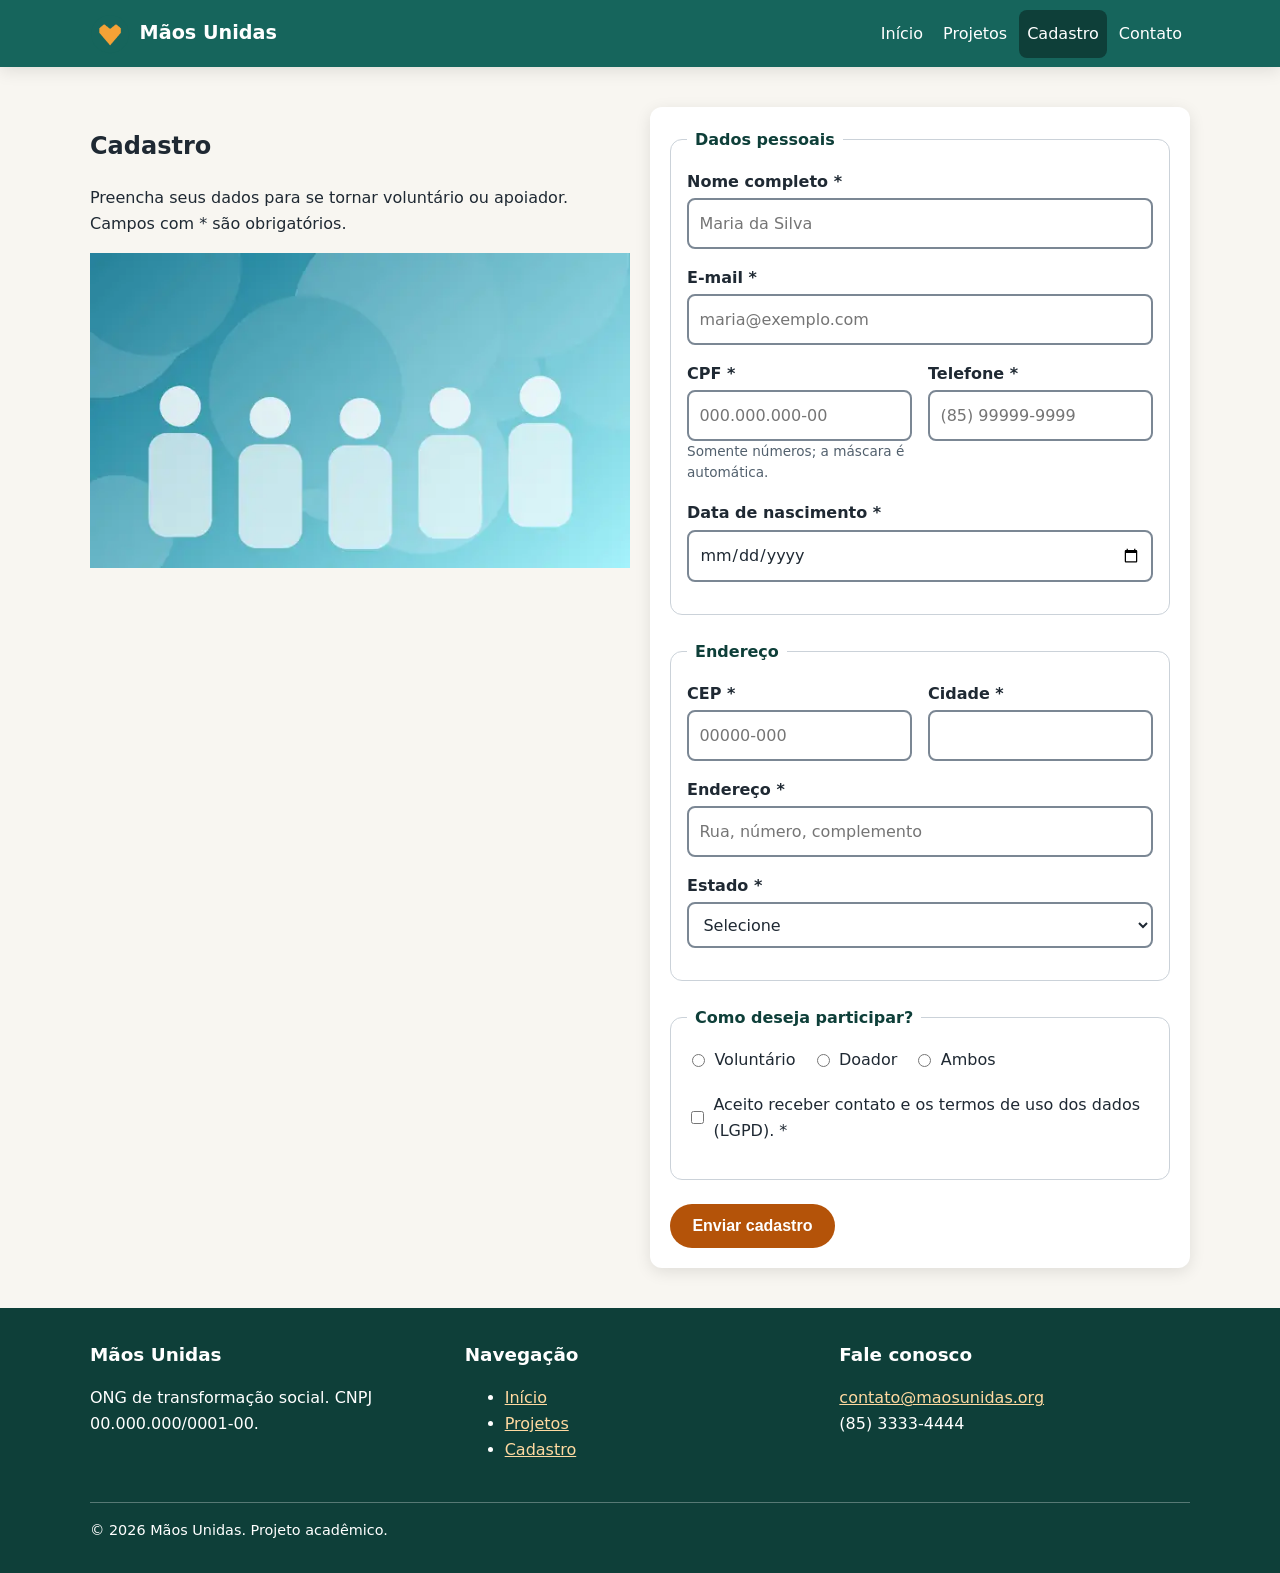
==== cadastro.html @ 979a729d "Plataforma web Mãos Unidas: index, projetos e cadastro" ====
<!DOCTYPE html>
<html lang="pt-BR">
<head>
  <meta charset="utf-8">
  <meta name="viewport" content="width=device-width, initial-scale=1">
  <title>Cadastro de voluntários e apoiadores – Mãos Unidas</title>
  <meta name="description" content="Cadastre-se como voluntário ou apoiador da ONG Mãos Unidas.">
  <link rel="icon" type="image/png" href="img/favicon.png">
  <link rel="stylesheet" href="css/style.css">
  <script src="js/main.js" defer></script>
</head>
<body>
  <a class="skip-link" href="#conteudo">Ir para o conteúdo</a>
  <header class="site-header">
    <div class="container header-inner">
      <a class="brand" href="index.html"><img src="img/logo.png" alt="" width="40" height="40">Mãos Unidas</a>
      <button class="menu-toggle" aria-expanded="false" aria-controls="menu">Menu</button>
      <nav class="main-nav" id="menu" aria-label="Principal">
        <ul>
          <li><a href="index.html">Início</a></li>
          <li><a href="projetos.html">Projetos</a></li>
          <li><a href="cadastro.html" aria-current="page">Cadastro</a></li>
          <li><a href="index.html#contato">Contato</a></li>
        </ul>
      </nav>
    </div>
  </header>

  <main id="conteudo">
    <section aria-labelledby="titulo-cad">
      <div class="container grid grid-2">
        <div>
          <h1 id="titulo-cad">Cadastro</h1>
          <p>Preencha seus dados para se tornar voluntário ou apoiador. Campos com <span aria-hidden="true">*</span><span class="sr-only">asterisco</span> são obrigatórios.</p>
          <picture>
            <source srcset="img/cadastro-sm.webp" type="image/webp">
            <img src="img/cadastro-sm.jpg" width="600" height="350" alt="Ilustração em azul-turquesa representando o cadastro de novos membros">
          </picture>
        </div>

        <form id="form-cadastro" action="#" method="post">
          <fieldset>
            <legend>Dados pessoais</legend>
            <div class="campo">
              <label for="nome">Nome completo *</label>
              <input type="text" id="nome" name="nome" required minlength="5" maxlength="100" autocomplete="name" placeholder="Maria da Silva">
            </div>
            <div class="campo">
              <label for="email">E-mail *</label>
              <input type="email" id="email" name="email" required autocomplete="email" placeholder="maria@exemplo.com">
            </div>
            <div class="form-linha">
              <div class="campo">
                <label for="cpf">CPF *</label>
                <input type="text" id="cpf" name="cpf" data-mask="cpf" required inputmode="numeric" pattern="\d{3}\.\d{3}\.\d{3}-\d{2}" maxlength="14" placeholder="000.000.000-00" aria-describedby="dica-cpf">
                <span class="dica" id="dica-cpf">Somente números; a máscara é automática.</span>
              </div>
              <div class="campo">
                <label for="telefone">Telefone *</label>
                <input type="tel" id="telefone" name="telefone" data-mask="telefone" required autocomplete="tel" pattern="\(\d{2}\) \d{4,5}-\d{4}" maxlength="15" placeholder="(85) 99999-9999">
              </div>
            </div>
            <div class="campo">
              <label for="nascimento">Data de nascimento *</label>
              <input type="date" id="nascimento" name="nascimento" required min="1900-01-01" max="2010-12-31" autocomplete="bday">
            </div>
          </fieldset>

          <fieldset>
            <legend>Endereço</legend>
            <div class="form-linha">
              <div class="campo">
                <label for="cep">CEP *</label>
                <input type="text" id="cep" name="cep" data-mask="cep" required inputmode="numeric" pattern="\d{5}-\d{3}" maxlength="9" autocomplete="postal-code" placeholder="00000-000">
              </div>
              <div class="campo">
                <label for="cidade">Cidade *</label>
                <input type="text" id="cidade" name="cidade" required autocomplete="address-level2">
              </div>
            </div>
            <div class="campo">
              <label for="endereco">Endereço *</label>
              <input type="text" id="endereco" name="endereco" required autocomplete="street-address" placeholder="Rua, número, complemento">
            </div>
            <div class="campo">
              <label for="estado">Estado *</label>
              <select id="estado" name="estado" required autocomplete="address-level1">
                <option value="">Selecione</option>
                <option>AC</option><option>AL</option><option>AP</option><option>AM</option><option>BA</option>
                <option>CE</option><option>DF</option><option>ES</option><option>GO</option><option>MA</option>
                <option>MT</option><option>MS</option><option>MG</option><option>PA</option><option>PB</option>
                <option>PR</option><option>PE</option><option>PI</option><option>RJ</option><option>RN</option>
                <option>RS</option><option>RO</option><option>RR</option><option>SC</option><option>SP</option>
                <option>SE</option><option>TO</option>
              </select>
            </div>
          </fieldset>

          <fieldset>
            <legend>Como deseja participar?</legend>
            <div class="radio-grupo">
              <label><input type="radio" name="perfil" value="voluntario" required> Voluntário</label>
              <label><input type="radio" name="perfil" value="doador"> Doador</label>
              <label><input type="radio" name="perfil" value="ambos"> Ambos</label>
            </div>
            <div class="check">
              <p><label><input type="checkbox" name="termos" required> Aceito receber contato e os termos de uso dos dados (LGPD). *</label></p>
            </div>
          </fieldset>

          <button class="btn" type="submit">Enviar cadastro</button>
          <div id="mensagem-sucesso" role="status" tabindex="-1" hidden>Cadastro enviado com sucesso! Entraremos em contato em breve.</div>
        </form>
      </div>
    </section>
  </main>

  <footer class="site-footer">
    <div class="container">
      <div class="footer-grid">
        <div><h2>Mãos Unidas</h2><p>ONG de transformação social. CNPJ 00.000.000/0001-00.</p></div>
        <nav aria-label="Rodapé"><h2>Navegação</h2><ul><li><a href="index.html">Início</a></li><li><a href="projetos.html">Projetos</a></li><li><a href="cadastro.html">Cadastro</a></li></ul></nav>
        <div><h2>Fale conosco</h2><p><a href="mailto:contato@maosunidas.org">contato@maosunidas.org</a><br>(85) 3333-4444</p></div>
      </div>
      <p class="copy">&copy; 2026 Mãos Unidas. Projeto acadêmico.</p>
    </div>
  </footer>
</body>
</html>
---- css/style.css ----
/* Sistema de design - Mãos Unidas | mobile-first */
:root {
  --verde: #16655c;
  --verde-esc: #0e3f39;
  --laranja: #b45309;
  --laranja-cl: #f4a236;
  --fundo: #f8f6f1;
  --texto: #1f2933;
  --branco: #fff;
  --borda: #cbd2d9;
  --erro: #b42318;
  --ok: #157347;
  --raio: 12px;
  --sombra: 0 4px 16px rgba(0, 0, 0, .1);
}
*, *::before, *::after { box-sizing: border-box; }
html { scroll-behavior: smooth; }
body { margin: 0; font-family: system-ui, -apple-system, "Segoe UI", Roboto, Arial, sans-serif; line-height: 1.6; color: var(--texto); background: var(--fundo); }
img, picture { max-width: 100%; height: auto; display: block; }
a { color: var(--verde); }
a:hover { color: var(--laranja); }
:focus-visible { outline: 3px solid var(--laranja); outline-offset: 2px; }
.container { width: min(1100px, 100% - 2rem); margin-inline: auto; }
.skip-link { position: absolute; left: -999px; top: 0; background: var(--verde-esc); color: #fff; padding: .75rem 1rem; z-index: 100; }
.skip-link:focus { left: 0; color: #fff; }
.sr-only { position: absolute; width: 1px; height: 1px; overflow: hidden; clip: rect(0 0 0 0); white-space: nowrap; }

/* Cabeçalho e navegação */
.site-header { background: var(--verde); color: #fff; position: sticky; top: 0; z-index: 50; box-shadow: var(--sombra); }
.header-inner { display: flex; align-items: center; justify-content: space-between; padding: .6rem 0; flex-wrap: wrap; gap: .5rem; }
.brand { display: flex; align-items: center; gap: .6rem; color: #fff; text-decoration: none; font-weight: 700; font-size: 1.2rem; }
.brand img { width: 40px; height: 40px; }
.brand:hover { color: #fff; }
.menu-toggle { background: transparent; color: #fff; border: 2px solid #fff; border-radius: 8px; padding: .4rem .8rem; font-size: 1rem; cursor: pointer; }
.main-nav { width: 100%; display: none; }
.main-nav.aberto { display: block; }
.main-nav ul { list-style: none; margin: 0; padding: 0; display: flex; flex-direction: column; }
.main-nav a { display: block; padding: .7rem .5rem; color: #fff; text-decoration: none; border-radius: 8px; }
.main-nav a:hover, .main-nav a[aria-current="page"] { background: var(--verde-esc); color: #fff; }

/* Botões */
.btn { display: inline-block; background: var(--laranja); color: #fff; padding: .8rem 1.4rem; border-radius: 999px; border: 0; font-size: 1rem; font-weight: 700; text-decoration: none; cursor: pointer; }
.btn:hover { background: #8a3f04; color: #fff; }
.btn-sec { background: transparent; border: 2px solid currentColor; color: var(--verde); }
.btn-sec:hover { background: var(--verde); color: #fff; }

/* Hero */
.hero { background: var(--verde-esc); color: #fff; }
.hero-grid { display: grid; gap: 1.5rem; padding: 2rem 0; align-items: center; }
.hero h1 { font-size: 2rem; line-height: 1.2; margin: 0 0 1rem; }
.hero img { border-radius: var(--raio); }
.hero .btn-sec { color: #fff; }

/* Seções e cards */
section { padding: 2.5rem 0; }
h2 { color: var(--verde-esc); font-size: 1.6rem; margin-top: 0; }
h3 { color: var(--verde); margin-top: 0; }
.grid { display: grid; gap: 1.25rem; }
.card { background: var(--branco); border-radius: var(--raio); box-shadow: var(--sombra); overflow: hidden; }
.card-body { padding: 1.25rem; }
.card figure { margin: 0; }
.alt { background: #eaf2f0; }
.stat { text-align: center; }
.stat strong { display: block; font-size: 2.2rem; color: var(--laranja); }
.valores { list-style: none; padding: 0; display: grid; gap: 1rem; }
.valores li { background: #fff; border-left: 6px solid var(--laranja-cl); padding: 1rem; border-radius: 8px; }
.tag { display: inline-block; background: #e0f0ee; color: var(--verde-esc); padding: .1rem .6rem; border-radius: 999px; font-size: .85rem; font-weight: 600; }
progress { width: 100%; height: 1rem; accent-color: var(--laranja); }
table { width: 100%; border-collapse: collapse; background: #fff; }
caption { text-align: left; font-weight: 700; padding: .5rem 0; }
th, td { padding: .6rem; border: 1px solid var(--borda); text-align: left; }
th { background: var(--verde); color: #fff; }
.table-wrap { overflow-x: auto; }
address { font-style: normal; }

/* Formulário */
form { background: #fff; padding: 1.25rem; border-radius: var(--raio); box-shadow: var(--sombra); }
fieldset { border: 1px solid var(--borda); border-radius: var(--raio); margin: 0 0 1.5rem; padding: 1rem; }
legend { font-weight: 700; color: var(--verde-esc); padding: 0 .5rem; }
.campo { margin-bottom: 1rem; display: flex; flex-direction: column; }
label { font-weight: 600; margin-bottom: .25rem; }
input, select, textarea { font: inherit; padding: .65rem; border: 2px solid #7b8794; border-radius: 8px; background: #fff; color: var(--texto); }
input:user-invalid, select:user-invalid { border-color: var(--erro); }
input:user-valid { border-color: var(--ok); }
.dica { font-size: .85rem; color: #52606d; }
.erro-msg { color: var(--erro); font-size: .85rem; min-height: 1.1em; }
.radio-grupo { display: flex; flex-wrap: wrap; gap: 1rem; }
.radio-grupo label, .check label { font-weight: 400; display: inline-flex; gap: .4rem; align-items: center; }
#mensagem-sucesso { background: #e6f4ea; border: 2px solid var(--ok); padding: 1rem; border-radius: 8px; margin-top: 1rem; }

/* Rodapé */
.site-footer { background: var(--verde-esc); color: #fff; padding: 2rem 0 1rem; }
.site-footer a { color: #ffd9a0; }
.footer-grid { display: grid; gap: 1.5rem; }
.site-footer h2 { color: #fff; font-size: 1.15rem; }
.copy { border-top: 1px solid rgba(255,255,255,.3); margin-top: 1.5rem; padding-top: 1rem; font-size: .9rem; }

/* Tablet */
@media (min-width: 768px) {
  .menu-toggle { display: none; }
  .main-nav { display: block; width: auto; }
  .main-nav ul { flex-direction: row; gap: .25rem; }
  .hero-grid { grid-template-columns: 1fr 1fr; }
  .hero h1 { font-size: 2.6rem; }
  .grid-2, .grid-3 { grid-template-columns: repeat(2, 1fr); }
  .footer-grid { grid-template-columns: repeat(3, 1fr); }
  .form-linha { display: grid; grid-template-columns: 1fr 1fr; gap: 1rem; }
}
/* Desktop */
@media (min-width: 1024px) {
  .grid-3 { grid-template-columns: repeat(3, 1fr); }
  .grid-4 { grid-template-columns: repeat(4, 1fr); }
  .valores { grid-template-columns: repeat(3, 1fr); }
}
@media (prefers-reduced-motion: reduce) { html { scroll-behavior: auto; } }
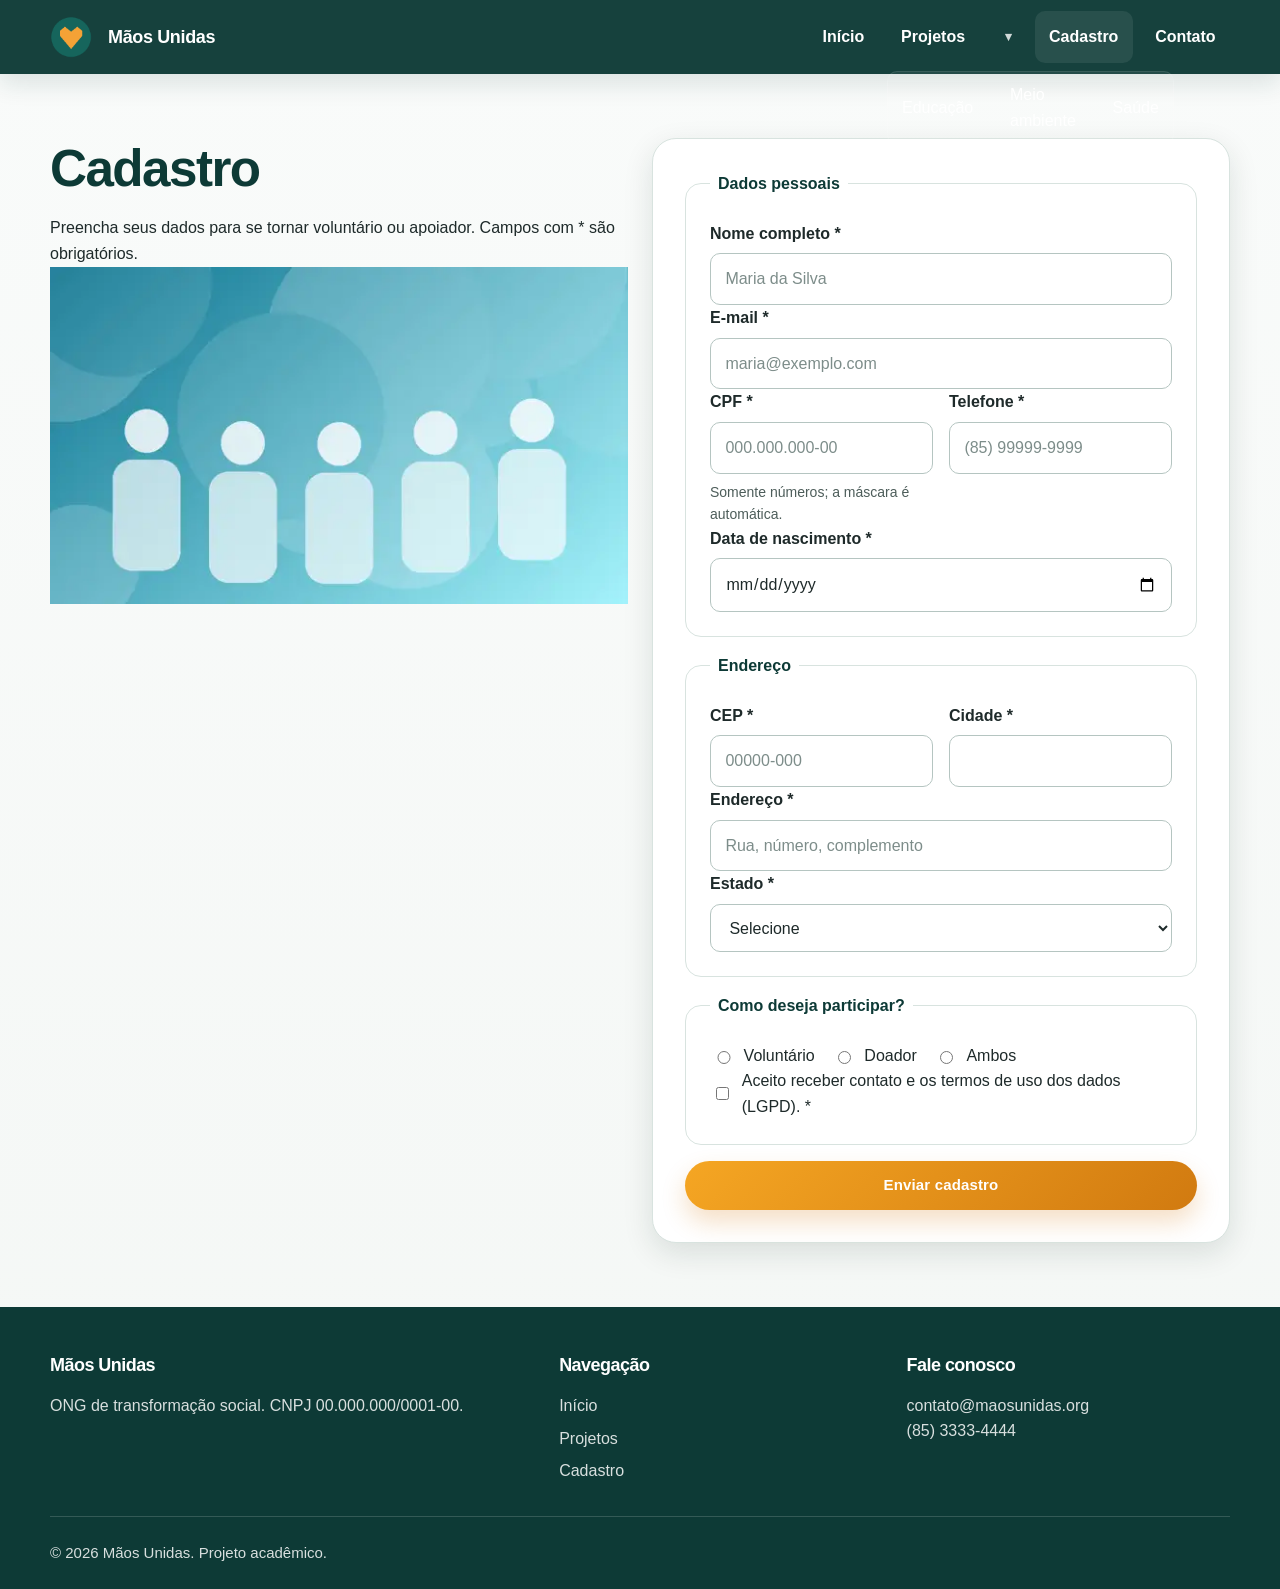
==== commit aa41f40d: "Moderniza layout da ONG Mãos Unidas" ====
--- a/cadastro.html
+++ b/cadastro.html
@@ -14,11 +14,18 @@
   <header class="site-header">
     <div class="container header-inner">
       <a class="brand" href="index.html"><img src="img/logo.png" alt="" width="40" height="40">Mãos Unidas</a>
-      <button class="menu-toggle" aria-expanded="false" aria-controls="menu">Menu</button>
+      <button class="menu-toggle" type="button" aria-expanded="false" aria-controls="menu">Menu</button>
       <nav class="main-nav" id="menu" aria-label="Principal">
         <ul>
           <li><a href="index.html">Início</a></li>
-          <li><a href="projetos.html">Projetos</a></li>
+          <li class="nav-dropdown">
+            <button class="dropdown-toggle" type="button" aria-expanded="false" aria-controls="submenu-projetos">Projetos</button>
+            <ul class="dropdown-menu" id="submenu-projetos">
+              <li><a href="projetos.html#educacao">Educação</a></li>
+              <li><a href="projetos.html#meio-ambiente">Meio ambiente</a></li>
+              <li><a href="projetos.html#saude">Saúde</a></li>
+            </ul>
+          </li>
           <li><a href="cadastro.html" aria-current="page">Cadastro</a></li>
           <li><a href="index.html#contato">Contato</a></li>
         </ul>
@@ -80,7 +87,7 @@
             </div>
             <div class="campo">
               <label for="endereco">Endereço *</label>
-              <input type="text" id="endereco" name="endereco" required autocomplete="street-address" placeholder="Rua, número, complemento">
+              <input type="text" id="endereco" name="endereco" required autocomplete="address-line1" placeholder="Rua, número, complemento">
             </div>
             <div class="campo">
               <label for="estado">Estado *</label>
@@ -109,7 +116,7 @@
           </fieldset>
 
           <button class="btn" type="submit">Enviar cadastro</button>
-          <div id="mensagem-sucesso" role="status" tabindex="-1" hidden>Cadastro enviado com sucesso! Entraremos em contato em breve.</div>
+          <div id="mensagem-sucesso" role="status" aria-live="polite" tabindex="-1" hidden>Cadastro enviado com sucesso! Entraremos em contato em breve.</div>
         </form>
       </div>
     </section>
--- a/css/style.css
+++ b/css/style.css
@@ -1,115 +1,5 @@
-/* Sistema de design - Mãos Unidas | mobile-first */
-:root {
-  --verde: #16655c;
-  --verde-esc: #0e3f39;
-  --laranja: #b45309;
-  --laranja-cl: #f4a236;
-  --fundo: #f8f6f1;
-  --texto: #1f2933;
-  --branco: #fff;
-  --borda: #cbd2d9;
-  --erro: #b42318;
-  --ok: #157347;
-  --raio: 12px;
-  --sombra: 0 4px 16px rgba(0, 0, 0, .1);
-}
-*, *::before, *::after { box-sizing: border-box; }
-html { scroll-behavior: smooth; }
-body { margin: 0; font-family: system-ui, -apple-system, "Segoe UI", Roboto, Arial, sans-serif; line-height: 1.6; color: var(--texto); background: var(--fundo); }
-img, picture { max-width: 100%; height: auto; display: block; }
-a { color: var(--verde); }
-a:hover { color: var(--laranja); }
-:focus-visible { outline: 3px solid var(--laranja); outline-offset: 2px; }
-.container { width: min(1100px, 100% - 2rem); margin-inline: auto; }
-.skip-link { position: absolute; left: -999px; top: 0; background: var(--verde-esc); color: #fff; padding: .75rem 1rem; z-index: 100; }
-.skip-link:focus { left: 0; color: #fff; }
-.sr-only { position: absolute; width: 1px; height: 1px; overflow: hidden; clip: rect(0 0 0 0); white-space: nowrap; }
-
-/* Cabeçalho e navegação */
-.site-header { background: var(--verde); color: #fff; position: sticky; top: 0; z-index: 50; box-shadow: var(--sombra); }
-.header-inner { display: flex; align-items: center; justify-content: space-between; padding: .6rem 0; flex-wrap: wrap; gap: .5rem; }
-.brand { display: flex; align-items: center; gap: .6rem; color: #fff; text-decoration: none; font-weight: 700; font-size: 1.2rem; }
-.brand img { width: 40px; height: 40px; }
-.brand:hover { color: #fff; }
-.menu-toggle { background: transparent; color: #fff; border: 2px solid #fff; border-radius: 8px; padding: .4rem .8rem; font-size: 1rem; cursor: pointer; }
-.main-nav { width: 100%; display: none; }
-.main-nav.aberto { display: block; }
-.main-nav ul { list-style: none; margin: 0; padding: 0; display: flex; flex-direction: column; }
-.main-nav a { display: block; padding: .7rem .5rem; color: #fff; text-decoration: none; border-radius: 8px; }
-.main-nav a:hover, .main-nav a[aria-current="page"] { background: var(--verde-esc); color: #fff; }
-
-/* Botões */
-.btn { display: inline-block; background: var(--laranja); color: #fff; padding: .8rem 1.4rem; border-radius: 999px; border: 0; font-size: 1rem; font-weight: 700; text-decoration: none; cursor: pointer; }
-.btn:hover { background: #8a3f04; color: #fff; }
-.btn-sec { background: transparent; border: 2px solid currentColor; color: var(--verde); }
-.btn-sec:hover { background: var(--verde); color: #fff; }
-
-/* Hero */
-.hero { background: var(--verde-esc); color: #fff; }
-.hero-grid { display: grid; gap: 1.5rem; padding: 2rem 0; align-items: center; }
-.hero h1 { font-size: 2rem; line-height: 1.2; margin: 0 0 1rem; }
-.hero img { border-radius: var(--raio); }
-.hero .btn-sec { color: #fff; }
-
-/* Seções e cards */
-section { padding: 2.5rem 0; }
-h2 { color: var(--verde-esc); font-size: 1.6rem; margin-top: 0; }
-h3 { color: var(--verde); margin-top: 0; }
-.grid { display: grid; gap: 1.25rem; }
-.card { background: var(--branco); border-radius: var(--raio); box-shadow: var(--sombra); overflow: hidden; }
-.card-body { padding: 1.25rem; }
-.card figure { margin: 0; }
-.alt { background: #eaf2f0; }
-.stat { text-align: center; }
-.stat strong { display: block; font-size: 2.2rem; color: var(--laranja); }
-.valores { list-style: none; padding: 0; display: grid; gap: 1rem; }
-.valores li { background: #fff; border-left: 6px solid var(--laranja-cl); padding: 1rem; border-radius: 8px; }
-.tag { display: inline-block; background: #e0f0ee; color: var(--verde-esc); padding: .1rem .6rem; border-radius: 999px; font-size: .85rem; font-weight: 600; }
-progress { width: 100%; height: 1rem; accent-color: var(--laranja); }
-table { width: 100%; border-collapse: collapse; background: #fff; }
-caption { text-align: left; font-weight: 700; padding: .5rem 0; }
-th, td { padding: .6rem; border: 1px solid var(--borda); text-align: left; }
-th { background: var(--verde); color: #fff; }
-.table-wrap { overflow-x: auto; }
-address { font-style: normal; }
-
-/* Formulário */
-form { background: #fff; padding: 1.25rem; border-radius: var(--raio); box-shadow: var(--sombra); }
-fieldset { border: 1px solid var(--borda); border-radius: var(--raio); margin: 0 0 1.5rem; padding: 1rem; }
-legend { font-weight: 700; color: var(--verde-esc); padding: 0 .5rem; }
-.campo { margin-bottom: 1rem; display: flex; flex-direction: column; }
-label { font-weight: 600; margin-bottom: .25rem; }
-input, select, textarea { font: inherit; padding: .65rem; border: 2px solid #7b8794; border-radius: 8px; background: #fff; color: var(--texto); }
-input:user-invalid, select:user-invalid { border-color: var(--erro); }
-input:user-valid { border-color: var(--ok); }
-.dica { font-size: .85rem; color: #52606d; }
-.erro-msg { color: var(--erro); font-size: .85rem; min-height: 1.1em; }
-.radio-grupo { display: flex; flex-wrap: wrap; gap: 1rem; }
-.radio-grupo label, .check label { font-weight: 400; display: inline-flex; gap: .4rem; align-items: center; }
-#mensagem-sucesso { background: #e6f4ea; border: 2px solid var(--ok); padding: 1rem; border-radius: 8px; margin-top: 1rem; }
-
-/* Rodapé */
-.site-footer { background: var(--verde-esc); color: #fff; padding: 2rem 0 1rem; }
-.site-footer a { color: #ffd9a0; }
-.footer-grid { display: grid; gap: 1.5rem; }
-.site-footer h2 { color: #fff; font-size: 1.15rem; }
-.copy { border-top: 1px solid rgba(255,255,255,.3); margin-top: 1.5rem; padding-top: 1rem; font-size: .9rem; }
-
-/* Tablet */
-@media (min-width: 768px) {
-  .menu-toggle { display: none; }
-  .main-nav { display: block; width: auto; }
-  .main-nav ul { flex-direction: row; gap: .25rem; }
-  .hero-grid { grid-template-columns: 1fr 1fr; }
-  .hero h1 { font-size: 2.6rem; }
-  .grid-2, .grid-3 { grid-template-columns: repeat(2, 1fr); }
-  .footer-grid { grid-template-columns: repeat(3, 1fr); }
-  .form-linha { display: grid; grid-template-columns: 1fr 1fr; gap: 1rem; }
-}
-/* Desktop */
-@media (min-width: 1024px) {
-  .grid-3 { grid-template-columns: repeat(3, 1fr); }
-  .grid-4 { grid-template-columns: repeat(4, 1fr); }
-  .valores { grid-template-columns: repeat(3, 1fr); }
-}
-@media (prefers-reduced-motion: reduce) { html { scroll-behavior: auto; } }
+@import url("variables.css");
+@import url("base.css");
+@import url("components.css");
+@import url("layout.css");
+@import url("responsive.css");
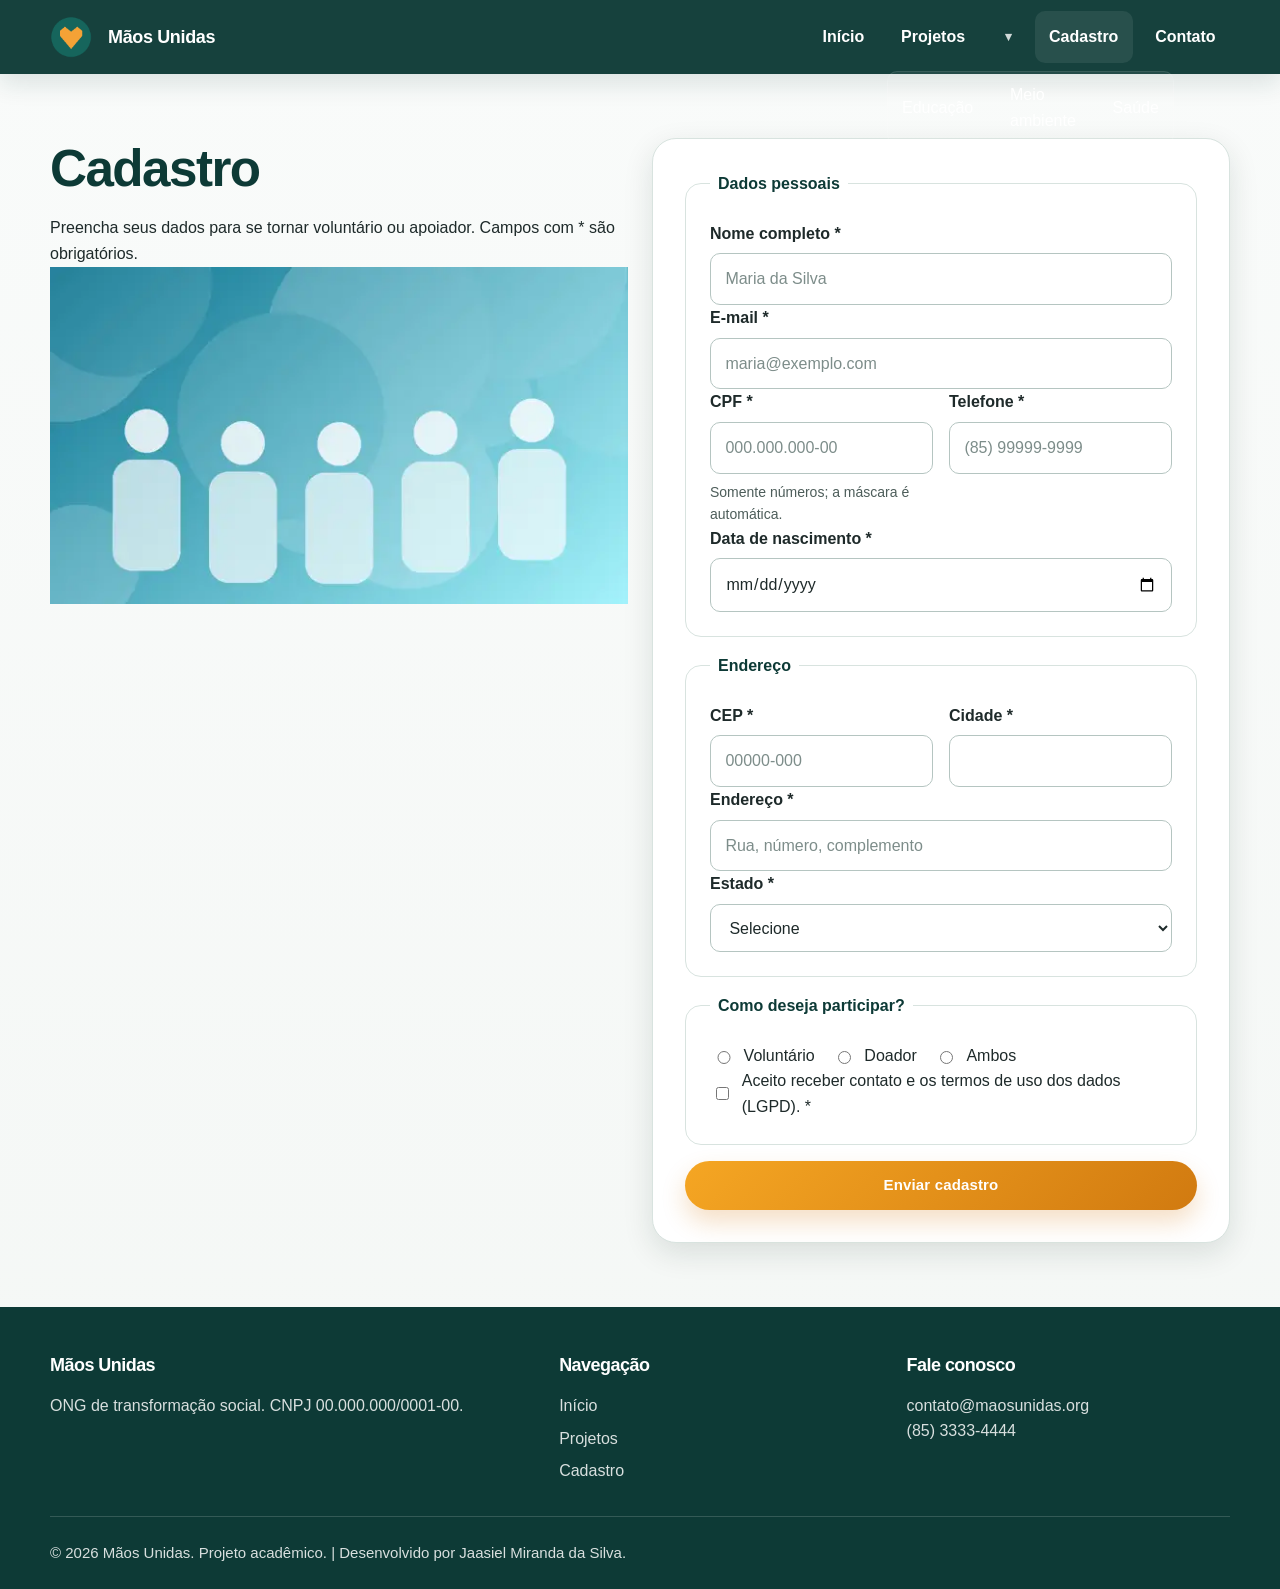
==== commit 6abf19b2: "Ajusta rodapé com assinatura do autor" ====
--- a/cadastro.html
+++ b/cadastro.html
@@ -129,7 +129,7 @@
         <nav aria-label="Rodapé"><h2>Navegação</h2><ul><li><a href="index.html">Início</a></li><li><a href="projetos.html">Projetos</a></li><li><a href="cadastro.html">Cadastro</a></li></ul></nav>
         <div><h2>Fale conosco</h2><p><a href="mailto:contato@maosunidas.org">contato@maosunidas.org</a><br>(85) 3333-4444</p></div>
       </div>
-      <p class="copy">&copy; 2026 Mãos Unidas. Projeto acadêmico.</p>
+      <p class="copy">&copy; 2026 Mãos Unidas. Projeto acadêmico. | Desenvolvido por Jaasiel Miranda da Silva.</p>
     </div>
   </footer>
 </body>
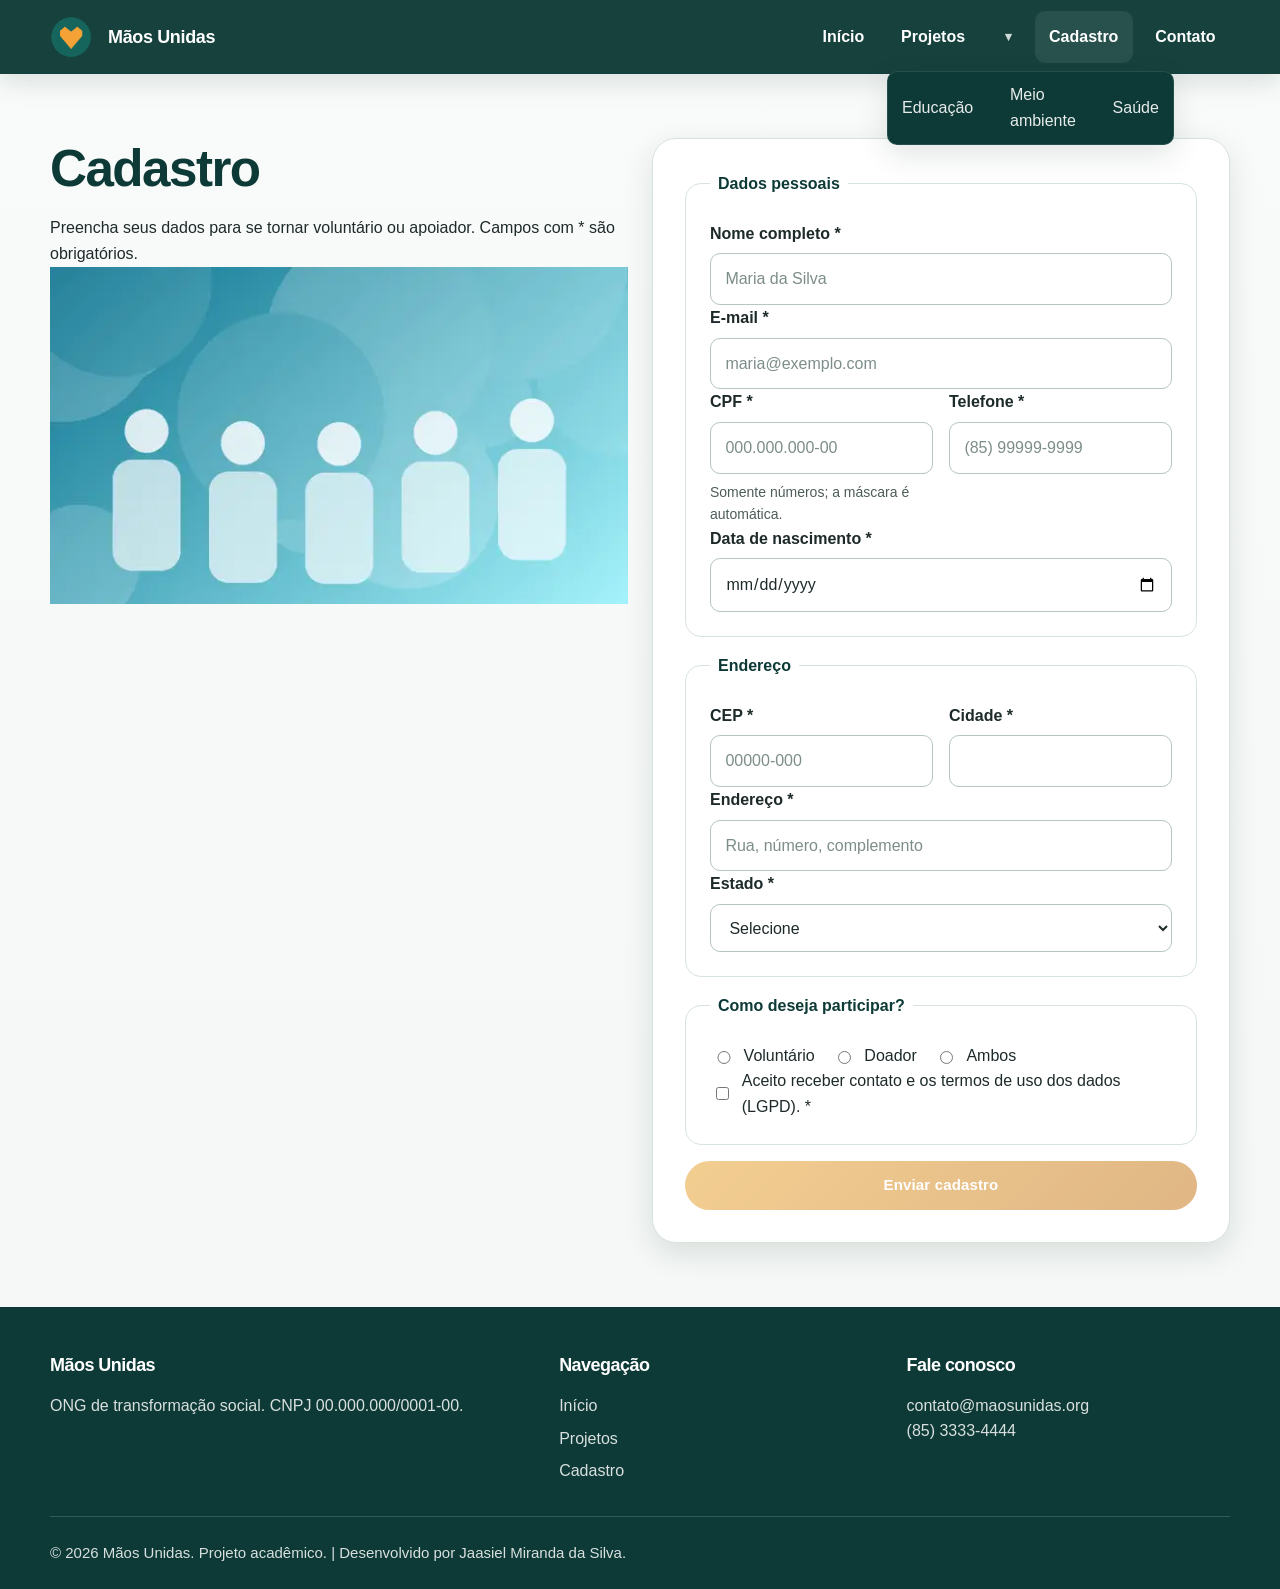
==== commit d7192a05: "Refatora CSS: modulariza layout/responsivo, grid de 12 colunas, corrige menu e hero" ====
--- a/cadastro.html
+++ b/cadastro.html
@@ -115,7 +115,7 @@
             </div>
           </fieldset>
 
-          <button class="btn" type="submit">Enviar cadastro</button>
+          <button class="btn" type="submit" disabled>Enviar cadastro</button>
           <div id="mensagem-sucesso" role="status" aria-live="polite" tabindex="-1" hidden>Cadastro enviado com sucesso! Entraremos em contato em breve.</div>
         </form>
       </div>
